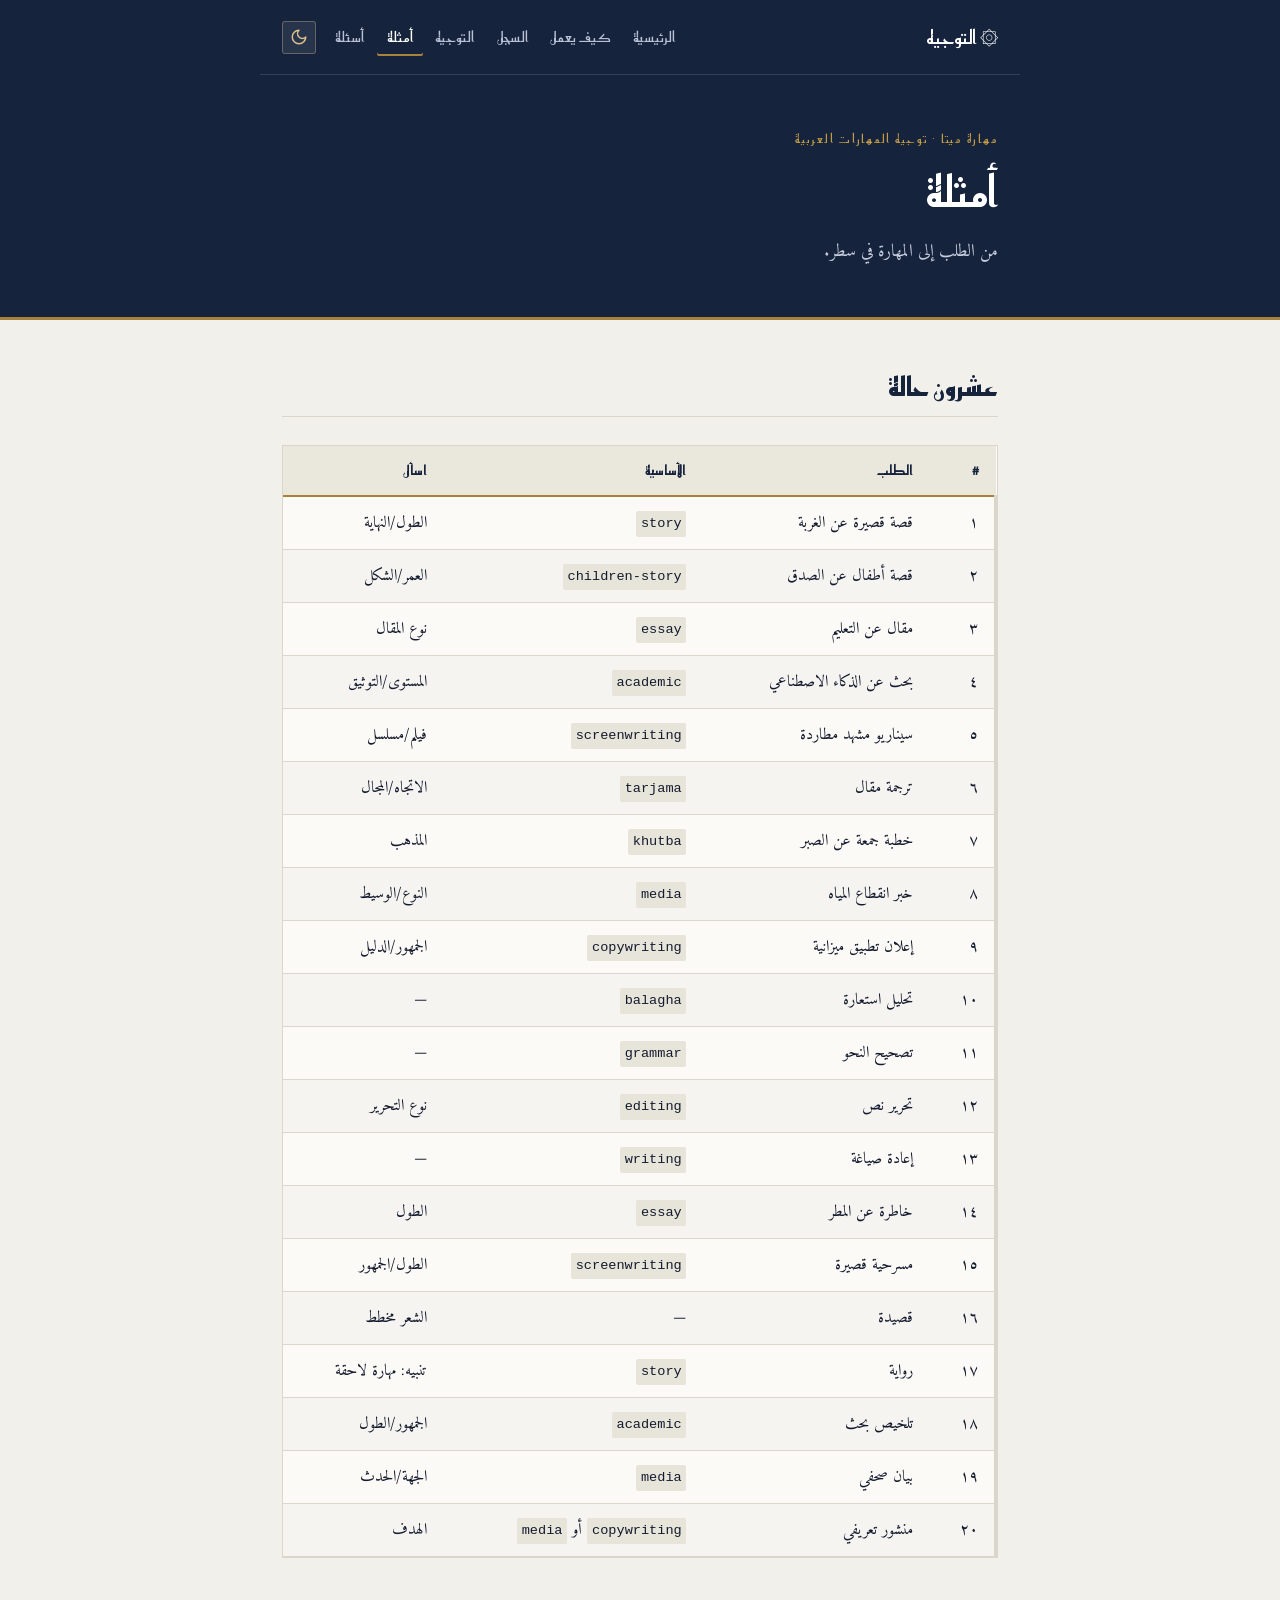
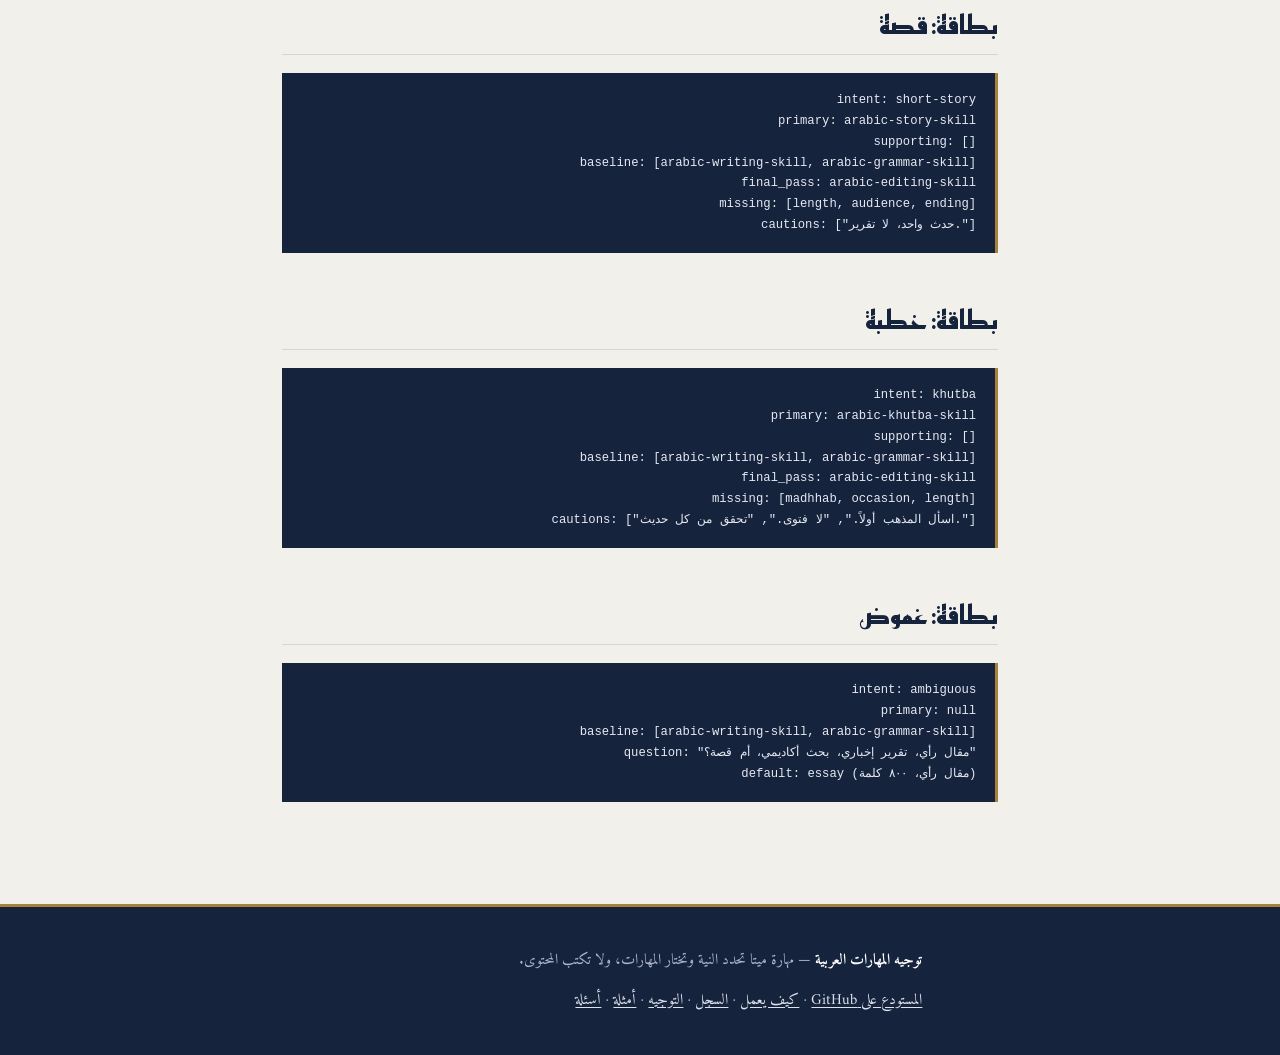
==== docs/examples.html @ e9754bea "feat: add arabic-workflow-skill (intent router, registry, routing rules)" ====
<!DOCTYPE html>
<html lang="ar" dir="rtl">
<head>
<meta charset="utf-8">
<meta name="viewport" content="width=device-width, initial-scale=1">
<title>أمثلة | توجيه المهارات العربية</title>
<meta name="description" content="عشرون حالة توجيه وبطاقات جاهزة للقصة والخطبة والغموض.">
<link rel="canonical" href="https://specailm5.github.io/arabic-workflow-skill/examples.html">
<meta name="robots" content="index,follow,max-snippet:-1,max-image-preview:large">
<meta name="author" content="Saif hassan">
<meta property="og:type" content="article">
<meta property="og:site_name" content="توجيه المهارات العربية — Arabic Workflow Skill">
<meta property="og:locale" content="ar_AR">
<meta property="og:title" content="أمثلة | توجيه المهارات العربية">
<meta property="og:description" content="عشرون حالة توجيه وبطاقات جاهزة للقصة والخطبة والغموض.">
<meta property="og:url" content="https://specailm5.github.io/arabic-workflow-skill/examples.html">
<meta name="twitter:card" content="summary">
<meta name="twitter:title" content="أمثلة | توجيه المهارات العربية">
<meta name="twitter:description" content="عشرون حالة توجيه وبطاقات جاهزة للقصة والخطبة والغموض.">
<link rel="icon" href="favicon.svg" type="image/svg+xml">
<link rel="preconnect" href="https://fonts.googleapis.com">
<link rel="preconnect" href="https://fonts.gstatic.com" crossorigin>
<link rel="stylesheet" href="https://fonts.googleapis.com/css2?family=Amiri:ital,wght@0,400;0,700;1,400&amp;family=Reem+Kufi:wght@400;600&amp;display=swap">
<link rel="stylesheet" href="style.css?v=2">
<script src="theme.js"></script>
</head>
<body>
<a class="skip" href="#main">تخطَّ إلى المتن</a>
<header class="top">
<div class="wrap bar">
<a class="brand" href="index.html">۞ التوجيه</a>
<div class="bar-end">
<nav>
<a href="index.html">الرئيسية</a>
<a href="how.html">كيف يعمل</a>
<a href="registry.html">السجل</a>
<a href="routing.html">التوجيه</a>
<a href="examples.html" aria-current="page">أمثلة</a>
<a href="faq.html">أسئلة</a>
</nav>
<button type="button" class="theme-toggle" id="themeToggle" aria-label="تبديل المظهر" title="تبديل المظهر">
<svg class="theme-icon-sun" width="18" height="18" viewBox="0 0 24 24" fill="none" stroke="currentColor" stroke-width="2" stroke-linecap="round" stroke-linejoin="round" aria-hidden="true"><circle cx="12" cy="12" r="4"/><path d="M12 2v2M12 20v2M4.93 4.93l1.41 1.41M17.66 17.66l1.41 1.41M2 12h2M20 12h2M6.34 17.66l-1.41 1.41M19.07 4.93l-1.41 1.41"/></svg>
<svg class="theme-icon-moon" width="18" height="18" viewBox="0 0 24 24" fill="none" stroke="currentColor" stroke-width="2" stroke-linecap="round" stroke-linejoin="round" aria-hidden="true"><path d="M12 3a6 6 0 0 0 9 9 9 9 0 1 1-9-9Z"/></svg>
</button>
</div>
</div>
<div class="wrap hero">
<p class="eyebrow">مهارة ميتا · توجيه المهارات العربية</p>
<h1>أمثلة</h1>
<p class="lede">من الطلب إلى المهارة في سطر.</p>
</div>
</header>
<main id="main">
<div class="wrap">
<div class="prose">

<h2>عشرون حالة</h2>
<div class="tw"><table><thead><tr><th>#</th><th>الطلب</th><th>الأساسية</th><th>اسأل</th></tr></thead><tbody>
<tr><td>١</td><td>قصة قصيرة عن الغربة</td><td><code>story</code></td><td>الطول/النهاية</td></tr>
<tr><td>٢</td><td>قصة أطفال عن الصدق</td><td><code>children-story</code></td><td>العمر/الشكل</td></tr>
<tr><td>٣</td><td>مقال عن التعليم</td><td><code>essay</code></td><td>نوع المقال</td></tr>
<tr><td>٤</td><td>بحث عن الذكاء الاصطناعي</td><td><code>academic</code></td><td>المستوى/التوثيق</td></tr>
<tr><td>٥</td><td>سيناريو مشهد مطاردة</td><td><code>screenwriting</code></td><td>فيلم/مسلسل</td></tr>
<tr><td>٦</td><td>ترجمة مقال</td><td><code>tarjama</code></td><td>الاتجاه/المجال</td></tr>
<tr><td>٧</td><td>خطبة جمعة عن الصبر</td><td><code>khutba</code></td><td>المذهب</td></tr>
<tr><td>٨</td><td>خبر انقطاع المياه</td><td><code>media</code></td><td>النوع/الوسيط</td></tr>
<tr><td>٩</td><td>إعلان تطبيق ميزانية</td><td><code>copywriting</code></td><td>الجمهور/الدليل</td></tr>
<tr><td>١٠</td><td>تحليل استعارة</td><td><code>balagha</code></td><td>—</td></tr>
<tr><td>١١</td><td>تصحيح النحو</td><td><code>grammar</code></td><td>—</td></tr>
<tr><td>١٢</td><td>تحرير نص</td><td><code>editing</code></td><td>نوع التحرير</td></tr>
<tr><td>١٣</td><td>إعادة صياغة</td><td><code>writing</code></td><td>—</td></tr>
<tr><td>١٤</td><td>خاطرة عن المطر</td><td><code>essay</code></td><td>الطول</td></tr>
<tr><td>١٥</td><td>مسرحية قصيرة</td><td><code>screenwriting</code></td><td>الطول/الجمهور</td></tr>
<tr><td>١٦</td><td>قصيدة</td><td>—</td><td>الشعر مخطط</td></tr>
<tr><td>١٧</td><td>رواية</td><td><code>story</code></td><td>تنبيه: مهارة لاحقة</td></tr>
<tr><td>١٨</td><td>تلخيص بحث</td><td><code>academic</code></td><td>الجمهور/الطول</td></tr>
<tr><td>١٩</td><td>بيان صحفي</td><td><code>media</code></td><td>الجهة/الحدث</td></tr>
<tr><td>٢٠</td><td>منشور تعريفي</td><td><code>copywriting</code> أو <code>media</code></td><td>الهدف</td></tr>
</tbody></table></div>

<h2>بطاقة: قصة</h2>
<pre dir="rtl" class="code-rtl"><code>intent: short-story
primary: arabic-story-skill
supporting: []
baseline: [arabic-writing-skill, arabic-grammar-skill]
final_pass: arabic-editing-skill
missing: [length, audience, ending]
cautions: ["حدث واحد، لا تقرير."]</code></pre>

<h2>بطاقة: خطبة</h2>
<pre dir="rtl" class="code-rtl"><code>intent: khutba
primary: arabic-khutba-skill
supporting: []
baseline: [arabic-writing-skill, arabic-grammar-skill]
final_pass: arabic-editing-skill
missing: [madhhab, occasion, length]
cautions: ["اسأل المذهب أولاً.", "لا فتوى.", "تحقق من كل حديث."]</code></pre>

<h2>بطاقة: غموض</h2>
<pre dir="rtl" class="code-rtl"><code>intent: ambiguous
primary: null
baseline: [arabic-writing-skill, arabic-grammar-skill]
question: "مقال رأي، تقرير إخباري، بحث أكاديمي، أم قصة؟"
default: essay (مقال رأي، ٨٠٠ كلمة)</code></pre>

</div>
</div>
</main>
<footer>
<div class="wrap foot">
<p><strong>توجيه المهارات العربية</strong> — مهارة ميتا تحدد النية وتختار المهارات، ولا تكتب المحتوى.</p>
<p><a href="https://github.com/specailm5/arabic-workflow-skill">المستودع على GitHub</a> · <a href="how.html">كيف يعمل</a> · <a href="registry.html">السجل</a> · <a href="routing.html">التوجيه</a> · <a href="examples.html">أمثلة</a> · <a href="faq.html">أسئلة</a></p>
</div>
</footer>
</body>
</html>
---- docs/style.css ----
:root{
  --ink:#141B2E;
  --ink2:#39415C;
  --paper:#F1F0EB;
  --card:#FBFAF6;
  --lapis:#16233D;
  --top-bg:#16233D;
  --top-text:#E9ECF3;
  --top-border:rgba(233,236,243,.14);
  --rubric:#9B2C22;
  --gold:#A8823C;
  --gold-ink:#C09A45;
  --rule:#D9D6CB;
  --heading:#16233D;
  --quote-bg:#E8E6DC;
  --link:#1B3A6B;
  --link-hover:#9B2C22;
  --table-th-bg:#EAE7DD;
  --table-th-color:#16233D;
  --table-zebra:rgba(20,27,46,.025);
  --wrong-color:#8E2A20;
  --code-bg:#E7E4D9;
  --code-color:var(--ink);
  --pre-bg:#16233D;
  --pre-color:#E6E9F2;
  --card-shadow:rgba(20,27,46,.1);
  --toggle-bg:rgba(255,255,255,.08);
  --toggle-border:rgba(216,192,138,.35);
  --toggle-color:#D8C08A;
  color-scheme:light;
}

[data-theme="dark"]{
  --ink:#E6EAF2;
  --ink2:#A8B4CC;
  --paper:#0D131F;
  --card:#151D2F;
  --lapis:#090D18;
  --top-bg:#090D18;
  --top-text:#E9ECF3;
  --top-border:rgba(216,192,138,.18);
  --rubric:#F07B72;
  --gold:#D8C08A;
  --gold-ink:#E8CF96;
  --rule:#232E44;
  --heading:#F0F4FC;
  --quote-bg:#131A2B;
  --link:#8AB4F8;
  --link-hover:#F07B72;
  --table-th-bg:#1A2438;
  --table-th-color:#F0F4FC;
  --table-zebra:rgba(255,255,255,.025);
  --wrong-color:#F87171;
  --code-bg:#1A2338;
  --code-color:#EDF2FC;
  --pre-bg:#080C16;
  --pre-color:#E6E9F2;
  --card-shadow:rgba(0,0,0,.45);
  --toggle-bg:rgba(216,192,138,.12);
  --toggle-border:rgba(216,192,138,.45);
  --toggle-color:#F0DAA2;
  color-scheme:dark;
}

@media (prefers-color-scheme:dark){
  :root:not([data-theme="light"]){
    --ink:#E6EAF2;
    --ink2:#A8B4CC;
    --paper:#0D131F;
    --card:#151D2F;
    --lapis:#090D18;
    --top-bg:#090D18;
    --top-text:#E9ECF3;
    --top-border:rgba(216,192,138,.18);
    --rubric:#F07B72;
    --gold:#D8C08A;
    --gold-ink:#E8CF96;
    --rule:#232E44;
    --heading:#F0F4FC;
    --quote-bg:#131A2B;
    --link:#8AB4F8;
    --link-hover:#F07B72;
    --table-th-bg:#1A2438;
    --table-th-color:#F0F4FC;
    --table-zebra:rgba(255,255,255,.025);
    --wrong-color:#F87171;
    --code-bg:#1A2338;
    --code-color:#EDF2FC;
    --pre-bg:#080C16;
    --pre-color:#E6E9F2;
    --card-shadow:rgba(0,0,0,.45);
    --toggle-bg:rgba(216,192,138,.12);
    --toggle-border:rgba(216,192,138,.45);
    --toggle-color:#F0DAA2;
    color-scheme:dark;
  }
}

*,*::before,*::after{box-sizing:border-box}
html{-webkit-text-size-adjust:100%;scroll-behavior:smooth}
body{margin:0;background:var(--paper);color:var(--ink);font-family:'Amiri','Noto Naskh Arabic','Traditional Arabic',Georgia,serif;font-size:1.125rem;line-height:1.95;transition:background-color .2s ease,color .2s ease}
.wrap{max-width:76ch;margin:0 auto;padding:0 1.35rem}
.top{background:var(--top-bg);color:var(--top-text);border-bottom:3px solid var(--gold);transition:background-color .2s ease}
.bar{display:flex;align-items:center;justify-content:space-between;gap:1rem;flex-wrap:wrap;padding-top:1.15rem;padding-bottom:1.15rem;border-bottom:1px solid var(--top-border)}
.brand{font-family:'Reem Kufi',system-ui,sans-serif;font-size:1.2rem;color:#fff;text-decoration:none}
.bar-end{display:flex;align-items:center;gap:.6rem;flex-wrap:wrap}
.bar nav{display:flex;gap:.15rem;flex-wrap:wrap}
.bar nav a{font-family:'Reem Kufi',system-ui,sans-serif;font-size:.9rem;color:#B9C1D4;text-decoration:none;padding:.3rem .6rem;border-radius:2px}
.bar nav a:hover{color:#fff;background:rgba(255,255,255,.09)}
.bar nav a[aria-current=page]{color:#fff;box-shadow:inset 0 -2px 0 var(--gold)}
.theme-toggle{background:var(--toggle-bg);border:1px solid var(--toggle-border);color:var(--toggle-color);display:inline-flex;align-items:center;justify-content:center;padding:.4rem .45rem;border-radius:3px;cursor:pointer;transition:all .18s ease;line-height:0}
.theme-toggle:hover{background:rgba(255,255,255,.18);border-color:var(--gold);color:#fff}
.theme-toggle:focus-visible{outline:2px solid var(--gold);outline-offset:2px}
.theme-icon-sun{display:none}
.theme-icon-moon{display:block}
[data-theme="dark"] .theme-icon-sun{display:block}
[data-theme="dark"] .theme-icon-moon{display:none}
@media (prefers-color-scheme:dark){
  :root:not([data-theme="light"]) .theme-icon-sun{display:block}
  :root:not([data-theme="light"]) .theme-icon-moon{display:none}
}
.hero{padding:3.2rem 1.35rem 3rem}
.eyebrow{font-family:'Reem Kufi',system-ui,sans-serif;font-size:.78rem;letter-spacing:.14em;color:var(--gold-ink);margin:0 0 .7rem;text-transform:uppercase}
.hero h1{font-family:'Reem Kufi',system-ui,sans-serif;font-size:clamp(1.7rem,4.4vw,2.7rem);line-height:1.4;margin:0 0 .8rem;color:#fff;font-weight:600}
.lede{font-size:1.1rem;color:#C6CDDD;margin:0;max-width:62ch;line-height:1.9}
.pair{display:flex;align-items:center;gap:1rem;flex-wrap:wrap;margin-top:1.9rem;font-size:clamp(1.15rem,2.6vw,1.5rem)}
.pair .side{display:inline-flex;align-items:center;gap:.55rem}
.pair del{color:#E9A79E;text-decoration-color:var(--rubric);text-decoration-thickness:2px}
.pair ins{color:#fff;font-weight:700;text-decoration:none}
.pair .arrow{color:var(--gold-ink);font-size:1.15rem}
.tag{font-family:'Reem Kufi',system-ui,sans-serif;font-size:.64rem;letter-spacing:.09em;padding:.12rem .45rem;border:1px solid currentColor;border-radius:2px}
.tag-bad{color:#E9A79E}.tag-good{color:#D8C08A}
.install{display:inline-flex;align-items:center;gap:.7rem;flex-wrap:wrap;margin-top:1.6rem;padding:.55rem .8rem;background:rgba(255,255,255,.06);border:1px solid rgba(216,192,138,.42);border-radius:3px}
.install-tag{font-family:'Reem Kufi',system-ui,sans-serif;font-size:.68rem;letter-spacing:.08em;color:#D8C08A;text-transform:uppercase}
code.cmd{font-family:'Cascadia Mono',Consolas,'Courier New',monospace;font-size:.92rem;background:none;color:#fff;direction:ltr;display:inline-block;padding:0;overflow-wrap:anywhere}
main{padding:3rem 0 1rem}
.prose h2,.titles h2{font-family:'Reem Kufi',system-ui,sans-serif;font-size:clamp(1.3rem,3vw,1.6rem);line-height:1.55;color:var(--heading);margin:3rem 0 1.1rem;padding-bottom:.5rem;border-bottom:1px solid var(--rule)}
.prose h2:first-child{margin-top:0}
.prose h3{font-family:'Reem Kufi',system-ui,sans-serif;font-size:1.16rem;color:var(--heading);margin:2.3rem 0 .7rem}
.prose h4{font-family:'Reem Kufi',system-ui,sans-serif;font-size:1rem;color:var(--ink2);margin:1.8rem 0 .5rem}
.prose p{margin:0 0 1.15rem}
.prose ul,.prose ol{margin:0 0 1.4rem;padding-inline-start:1.5rem}
.prose li{margin-bottom:.5rem}
blockquote{margin:1.7rem 0;padding:1rem 1.3rem;background:var(--quote-bg);border-inline-start:4px solid var(--gold);color:var(--ink2);font-size:1.06rem;transition:background-color .2s ease}
blockquote p{margin:0}
.orn{display:flex;align-items:center;gap:1rem;color:var(--gold);margin:2.6rem 0;font-size:1.05rem}
.orn::before,.orn::after{content:'';height:1px;background:var(--rule);flex:1}
a{color:var(--link);text-underline-offset:3px}a:hover{color:var(--link-hover)}
.tw{overflow-x:auto;margin:1.8rem 0;border:1px solid var(--rule);background:var(--card);transition:background-color .2s ease,border-color .2s ease}
table{border-collapse:collapse;width:100%;font-size:1rem;line-height:1.75}
th{font-family:'Reem Kufi',system-ui,sans-serif;font-size:.84rem;font-weight:600;text-align:start;padding:.8rem 1rem;background:var(--table-th-bg);color:var(--table-th-color);border-bottom:2px solid var(--gold)}
td{padding:.75rem 1rem;border-bottom:1px solid var(--rule);vertical-align:top}
tbody tr:nth-child(even){background:var(--table-zebra)}
tbody td:first-child{border-inline-start:3px solid var(--rule)}
.t-wrong tbody td:first-child{color:var(--wrong-color);border-inline-start-color:var(--rubric)}
code{font-family:'Cascadia Mono',Consolas,'Courier New',monospace;font-size:.85em;background:var(--code-bg);color:var(--code-color);padding:.08em .35em;border-radius:2px;direction:ltr;display:inline-block}
pre{background:var(--pre-bg);color:var(--pre-color);padding:1.1rem 1.2rem;overflow-x:auto;direction:ltr;text-align:left;border-inline-start:3px solid var(--gold);font-size:.9rem;line-height:1.7}
pre code{background:none;color:inherit;padding:0;display:block}
.cards{display:grid;grid-template-columns:repeat(auto-fit,minmax(215px,1fr));gap:1rem;margin:1.8rem 0}
.card{display:block;padding:1.15rem 1.25rem;background:var(--card);border:1px solid var(--rule);border-top:3px solid var(--gold);text-decoration:none;color:inherit;transition:transform .18s ease,box-shadow .18s ease,background-color .2s ease,border-color .2s ease}
.card:hover{transform:translateY(-2px);box-shadow:0 7px 20px var(--card-shadow);color:inherit}
.card h3{margin:0 0 .35rem;font-family:'Reem Kufi',system-ui,sans-serif;font-size:1rem;color:var(--heading)}
.card p{margin:0;font-size:.92rem;color:var(--ink2);line-height:1.7}
.skip{position:absolute;inset-inline-start:-9999px}.skip:focus{inset-inline-start:1rem;top:.5rem;background:var(--card);color:var(--ink);box-shadow:0 4px 12px var(--card-shadow);border:1px solid var(--rule);padding:.5rem .8rem;z-index:9}
.en{direction:ltr;text-align:left}
footer{background:var(--top-bg);color:#AEB6C9;margin-top:4.5rem;padding:2.5rem 0;font-size:.95rem;border-top:3px solid var(--gold);transition:background-color .2s ease}
footer strong{color:#fff}footer a{color:#DCE1EC}footer p{margin:0 0 .7rem;line-height:1.85}footer p:last-child{margin:0}
@media (prefers-reduced-motion:no-preference){.hero>*{animation:rise .55s cubic-bezier(.2,.7,.3,1) backwards}.hero>*:nth-child(2){animation-delay:.06s}.hero>*:nth-child(3){animation-delay:.12s}.hero>*:nth-child(4){animation-delay:.18s}}
@keyframes rise{from{opacity:0;transform:translateY(9px)}}
@media (max-width:640px){body{font-size:1.05rem}.hero{padding:2.3rem 1.35rem 2.2rem}table{font-size:.95rem}th,td{padding:.6rem .7rem}}

/* --- RTL fixes: resolve direction from content, and render Arabic code blocks RTL --- */
code,pre{unicode-bidi:plaintext}
pre[dir="rtl"]{direction:rtl;text-align:right}
pre[dir="rtl"] code{direction:rtl;text-align:right;display:block}
pre.code-rtl{white-space:pre-wrap}
.pair{direction:rtl}
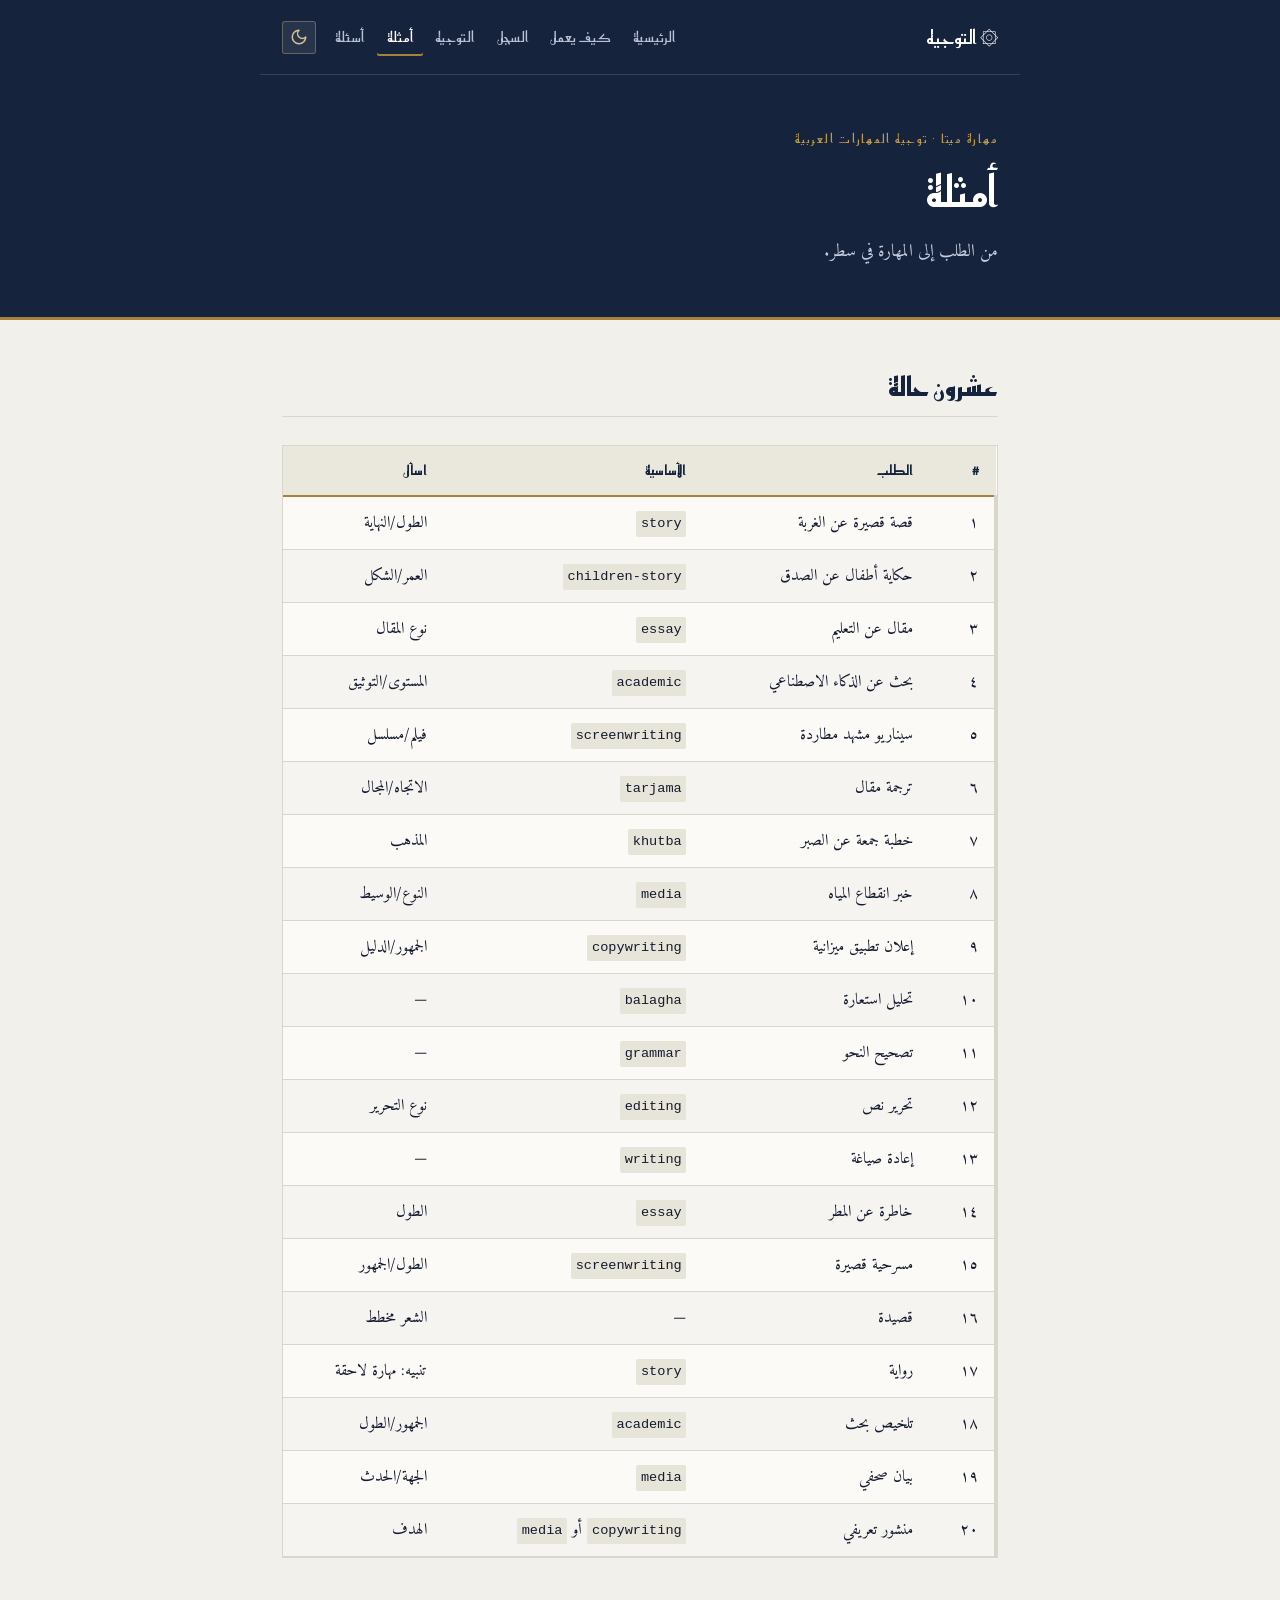
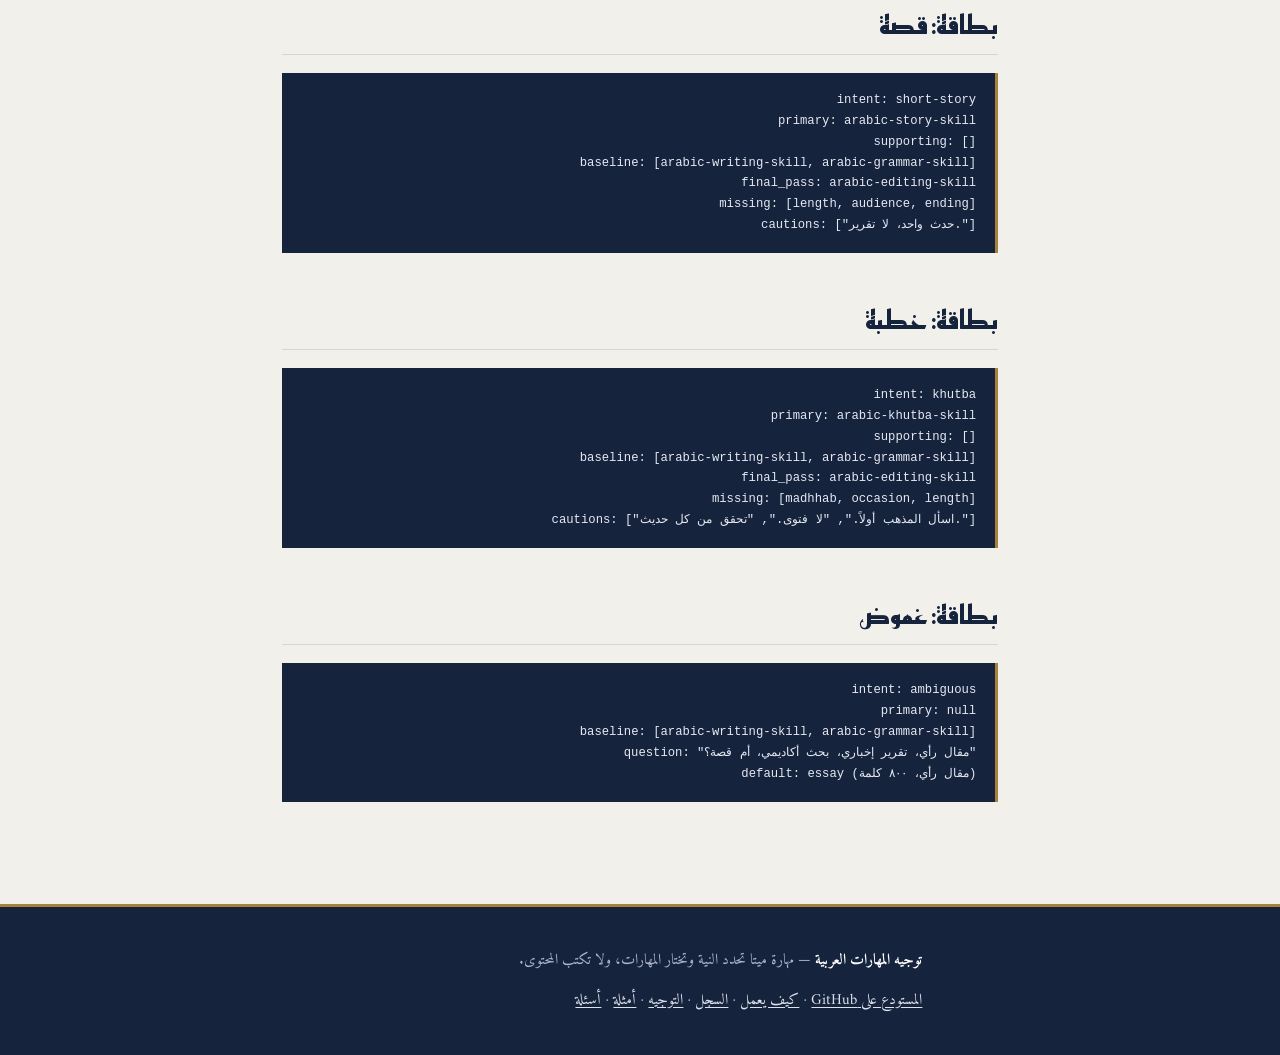
==== commit a32f6641: "fix: state children's tales explicitly in routing labels" ====
--- a/docs/examples.html
+++ b/docs/examples.html
@@ -57,7 +57,7 @@
 <h2>عشرون حالة</h2>
 <div class="tw"><table><thead><tr><th>#</th><th>الطلب</th><th>الأساسية</th><th>اسأل</th></tr></thead><tbody>
 <tr><td>١</td><td>قصة قصيرة عن الغربة</td><td><code>story</code></td><td>الطول/النهاية</td></tr>
-<tr><td>٢</td><td>قصة أطفال عن الصدق</td><td><code>children-story</code></td><td>العمر/الشكل</td></tr>
+<tr><td>٢</td><td>حكاية أطفال عن الصدق</td><td><code>children-story</code></td><td>العمر/الشكل</td></tr>
 <tr><td>٣</td><td>مقال عن التعليم</td><td><code>essay</code></td><td>نوع المقال</td></tr>
 <tr><td>٤</td><td>بحث عن الذكاء الاصطناعي</td><td><code>academic</code></td><td>المستوى/التوثيق</td></tr>
 <tr><td>٥</td><td>سيناريو مشهد مطاردة</td><td><code>screenwriting</code></td><td>فيلم/مسلسل</td></tr>
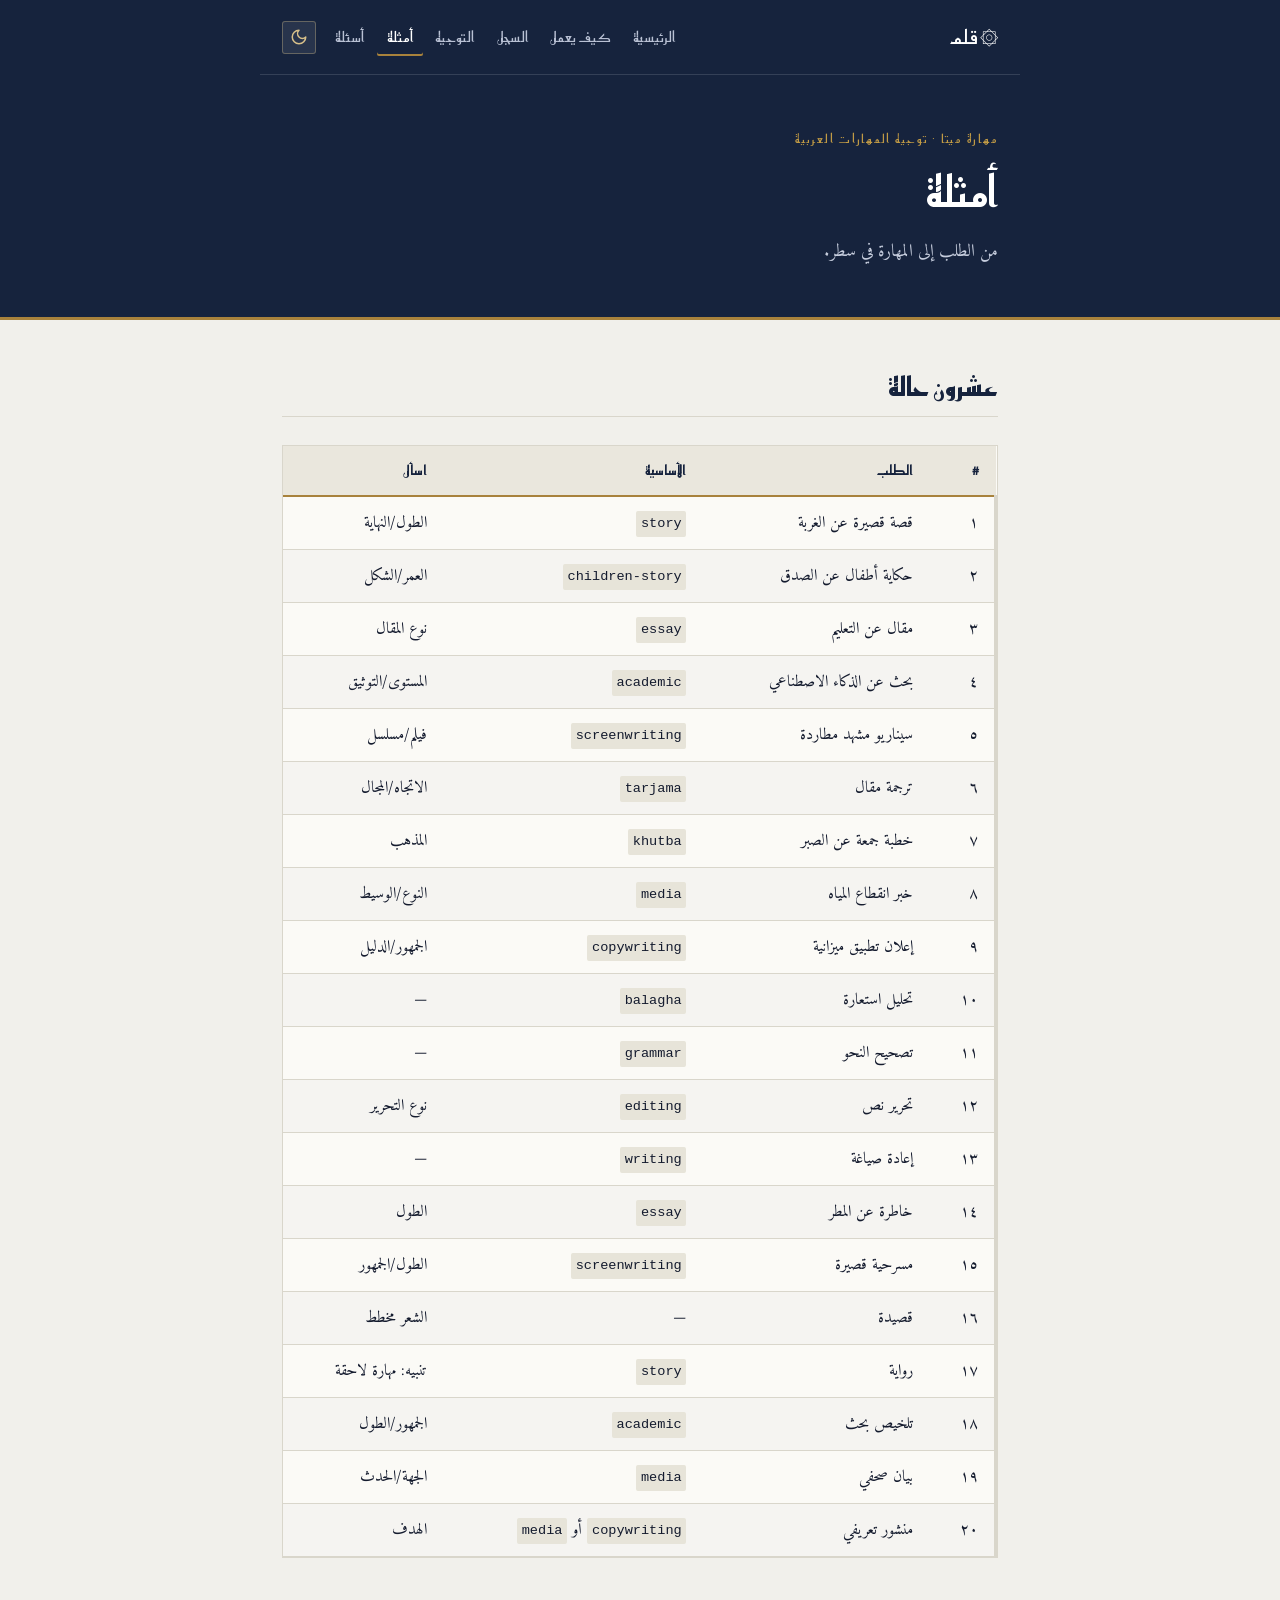
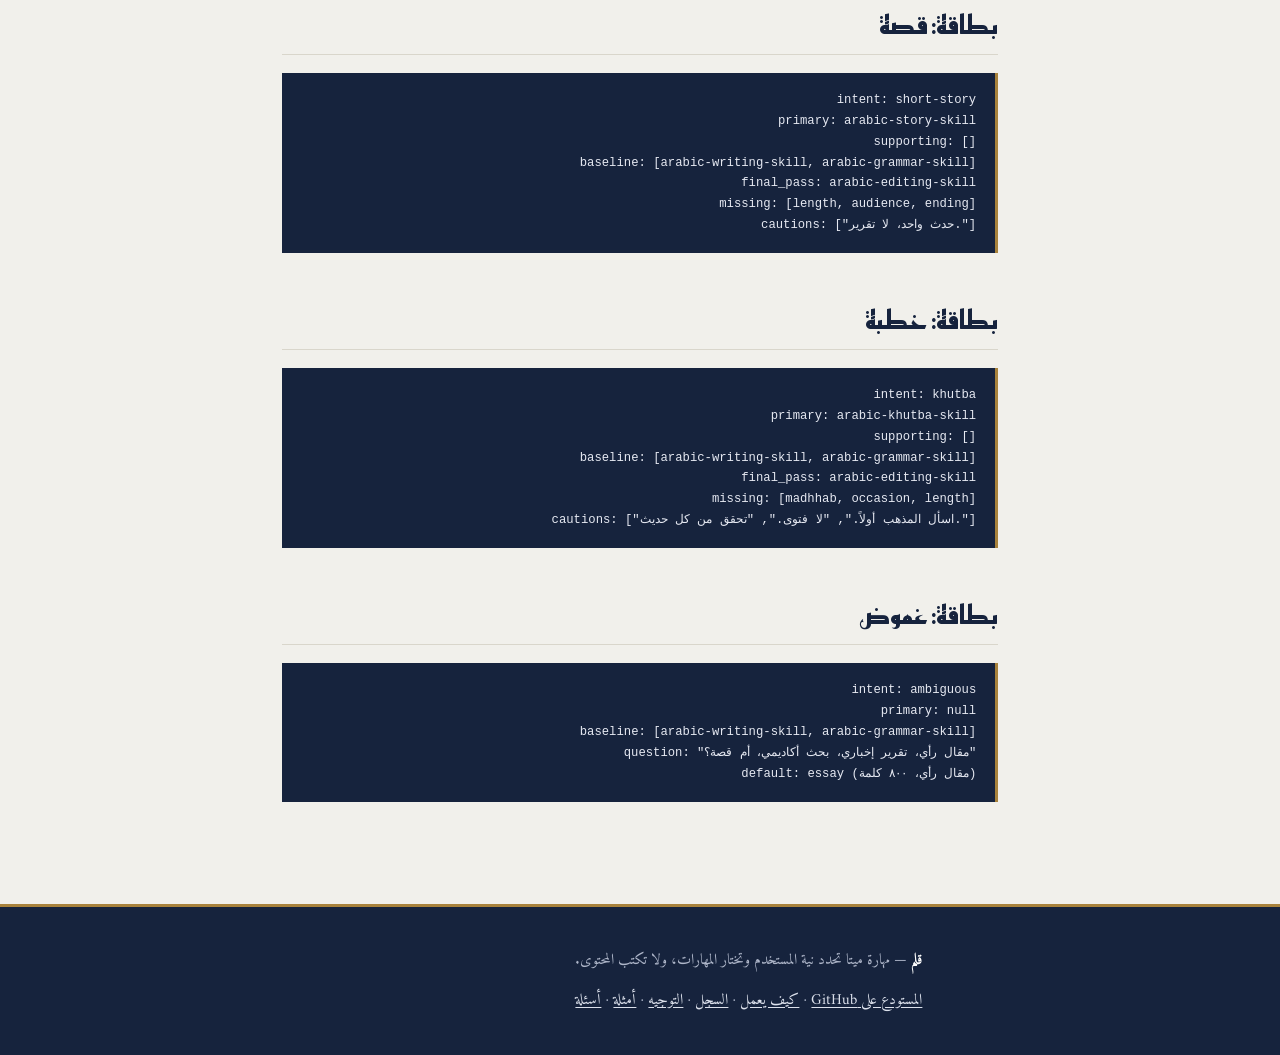
==== commit cbae6f62: "refactor: rename workflow skill to Qalam (قلم)" ====
--- a/docs/examples.html
+++ b/docs/examples.html
@@ -3,19 +3,19 @@
 <head>
 <meta charset="utf-8">
 <meta name="viewport" content="width=device-width, initial-scale=1">
-<title>أمثلة | توجيه المهارات العربية</title>
+<title>أمثلة | قلم</title>
 <meta name="description" content="عشرون حالة توجيه وبطاقات جاهزة للقصة والخطبة والغموض.">
-<link rel="canonical" href="https://specailm5.github.io/arabic-workflow-skill/examples.html">
+<link rel="canonical" href="https://specailm5.github.io/qalam/examples.html">
 <meta name="robots" content="index,follow,max-snippet:-1,max-image-preview:large">
 <meta name="author" content="Saif hassan">
 <meta property="og:type" content="article">
-<meta property="og:site_name" content="توجيه المهارات العربية — Arabic Workflow Skill">
+<meta property="og:site_name" content="قلم — توجيه المهارات العربية">
 <meta property="og:locale" content="ar_AR">
-<meta property="og:title" content="أمثلة | توجيه المهارات العربية">
+<meta property="og:title" content="أمثلة | قلم">
 <meta property="og:description" content="عشرون حالة توجيه وبطاقات جاهزة للقصة والخطبة والغموض.">
-<meta property="og:url" content="https://specailm5.github.io/arabic-workflow-skill/examples.html">
+<meta property="og:url" content="https://specailm5.github.io/qalam/examples.html">
 <meta name="twitter:card" content="summary">
-<meta name="twitter:title" content="أمثلة | توجيه المهارات العربية">
+<meta name="twitter:title" content="أمثلة | قلم">
 <meta name="twitter:description" content="عشرون حالة توجيه وبطاقات جاهزة للقصة والخطبة والغموض.">
 <link rel="icon" href="favicon.svg" type="image/svg+xml">
 <link rel="preconnect" href="https://fonts.googleapis.com">
@@ -28,7 +28,7 @@
 <a class="skip" href="#main">تخطَّ إلى المتن</a>
 <header class="top">
 <div class="wrap bar">
-<a class="brand" href="index.html">۞ التوجيه</a>
+<a class="brand" href="index.html">۞ قلم</a>
 <div class="bar-end">
 <nav>
 <a href="index.html">الرئيسية</a>
@@ -108,8 +108,8 @@
 </main>
 <footer>
 <div class="wrap foot">
-<p><strong>توجيه المهارات العربية</strong> — مهارة ميتا تحدد النية وتختار المهارات، ولا تكتب المحتوى.</p>
-<p><a href="https://github.com/specailm5/arabic-workflow-skill">المستودع على GitHub</a> · <a href="how.html">كيف يعمل</a> · <a href="registry.html">السجل</a> · <a href="routing.html">التوجيه</a> · <a href="examples.html">أمثلة</a> · <a href="faq.html">أسئلة</a></p>
+<p><strong>قلم</strong> — مهارة ميتا تحدد نية المستخدم وتختار المهارات، ولا تكتب المحتوى.</p>
+<p><a href="https://github.com/specailm5/qalam">المستودع على GitHub</a> · <a href="how.html">كيف يعمل</a> · <a href="registry.html">السجل</a> · <a href="routing.html">التوجيه</a> · <a href="examples.html">أمثلة</a> · <a href="faq.html">أسئلة</a></p>
 </div>
 </footer>
 </body>
